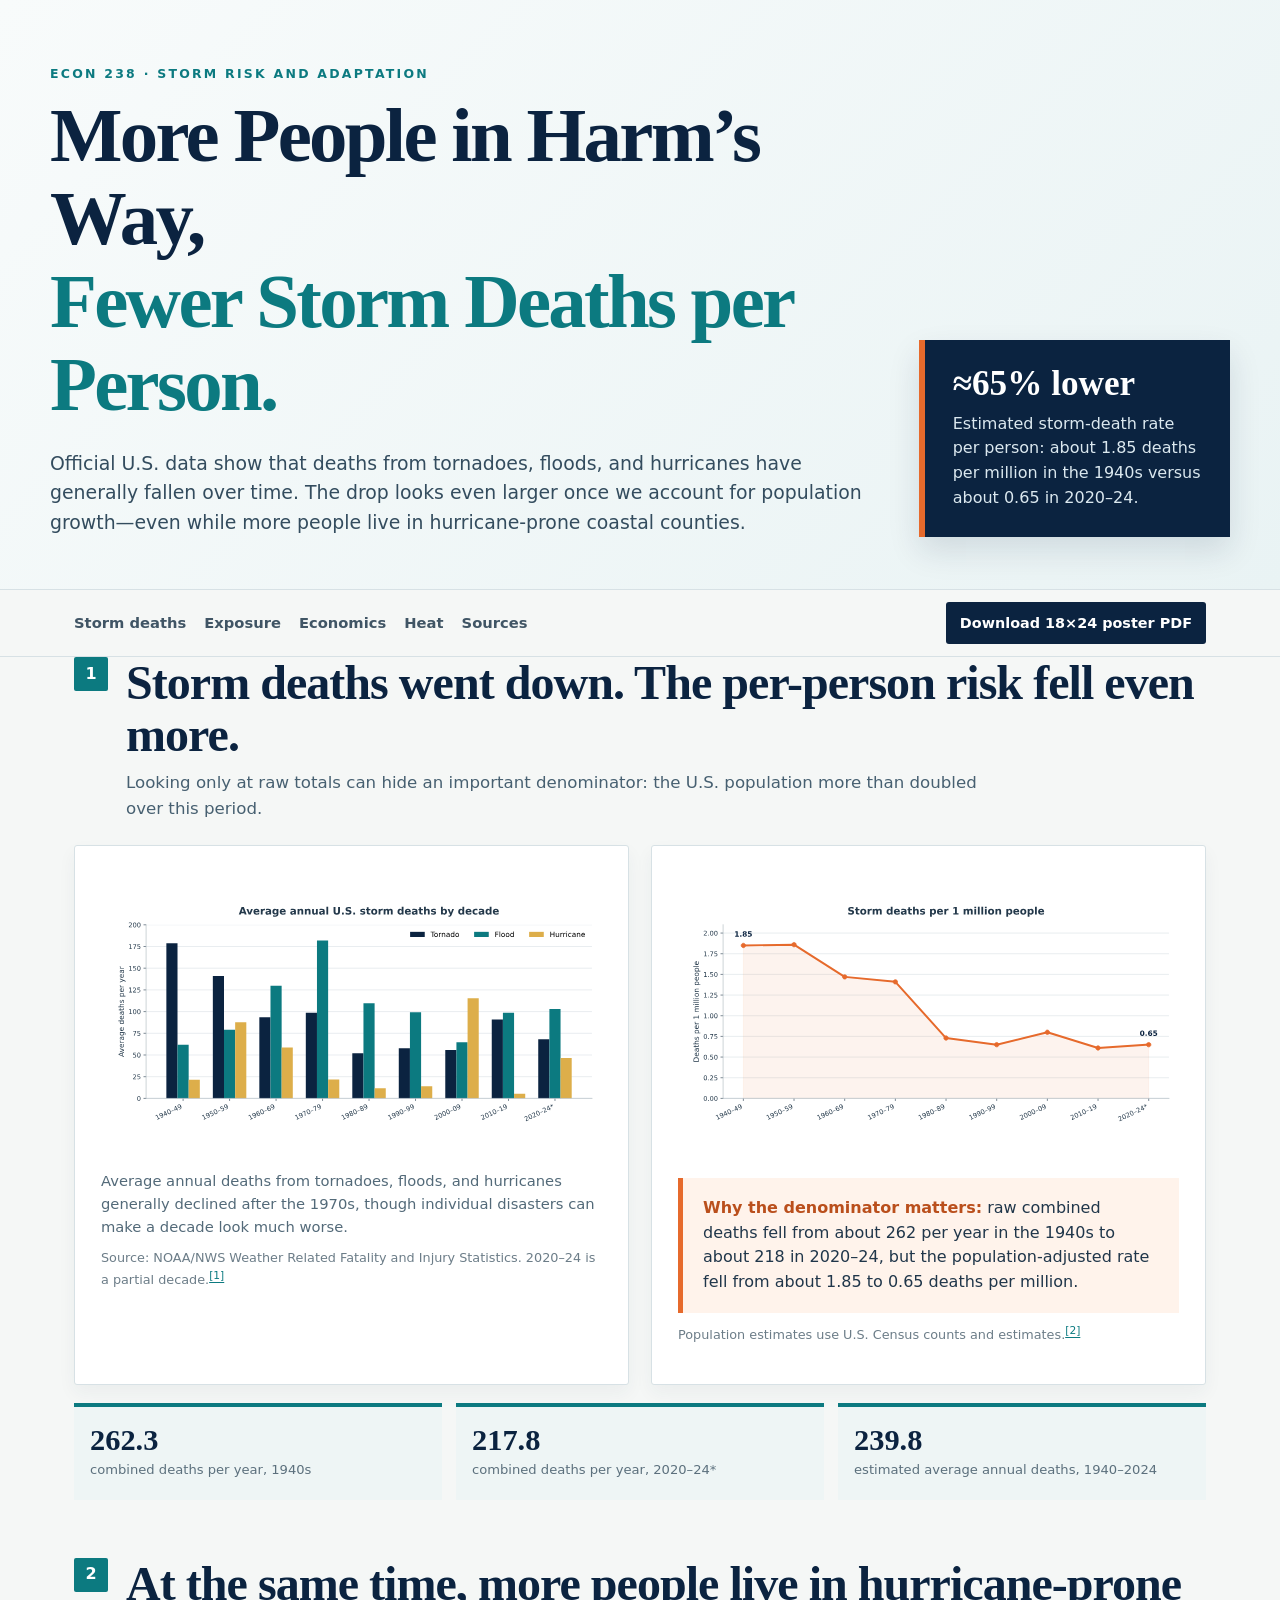
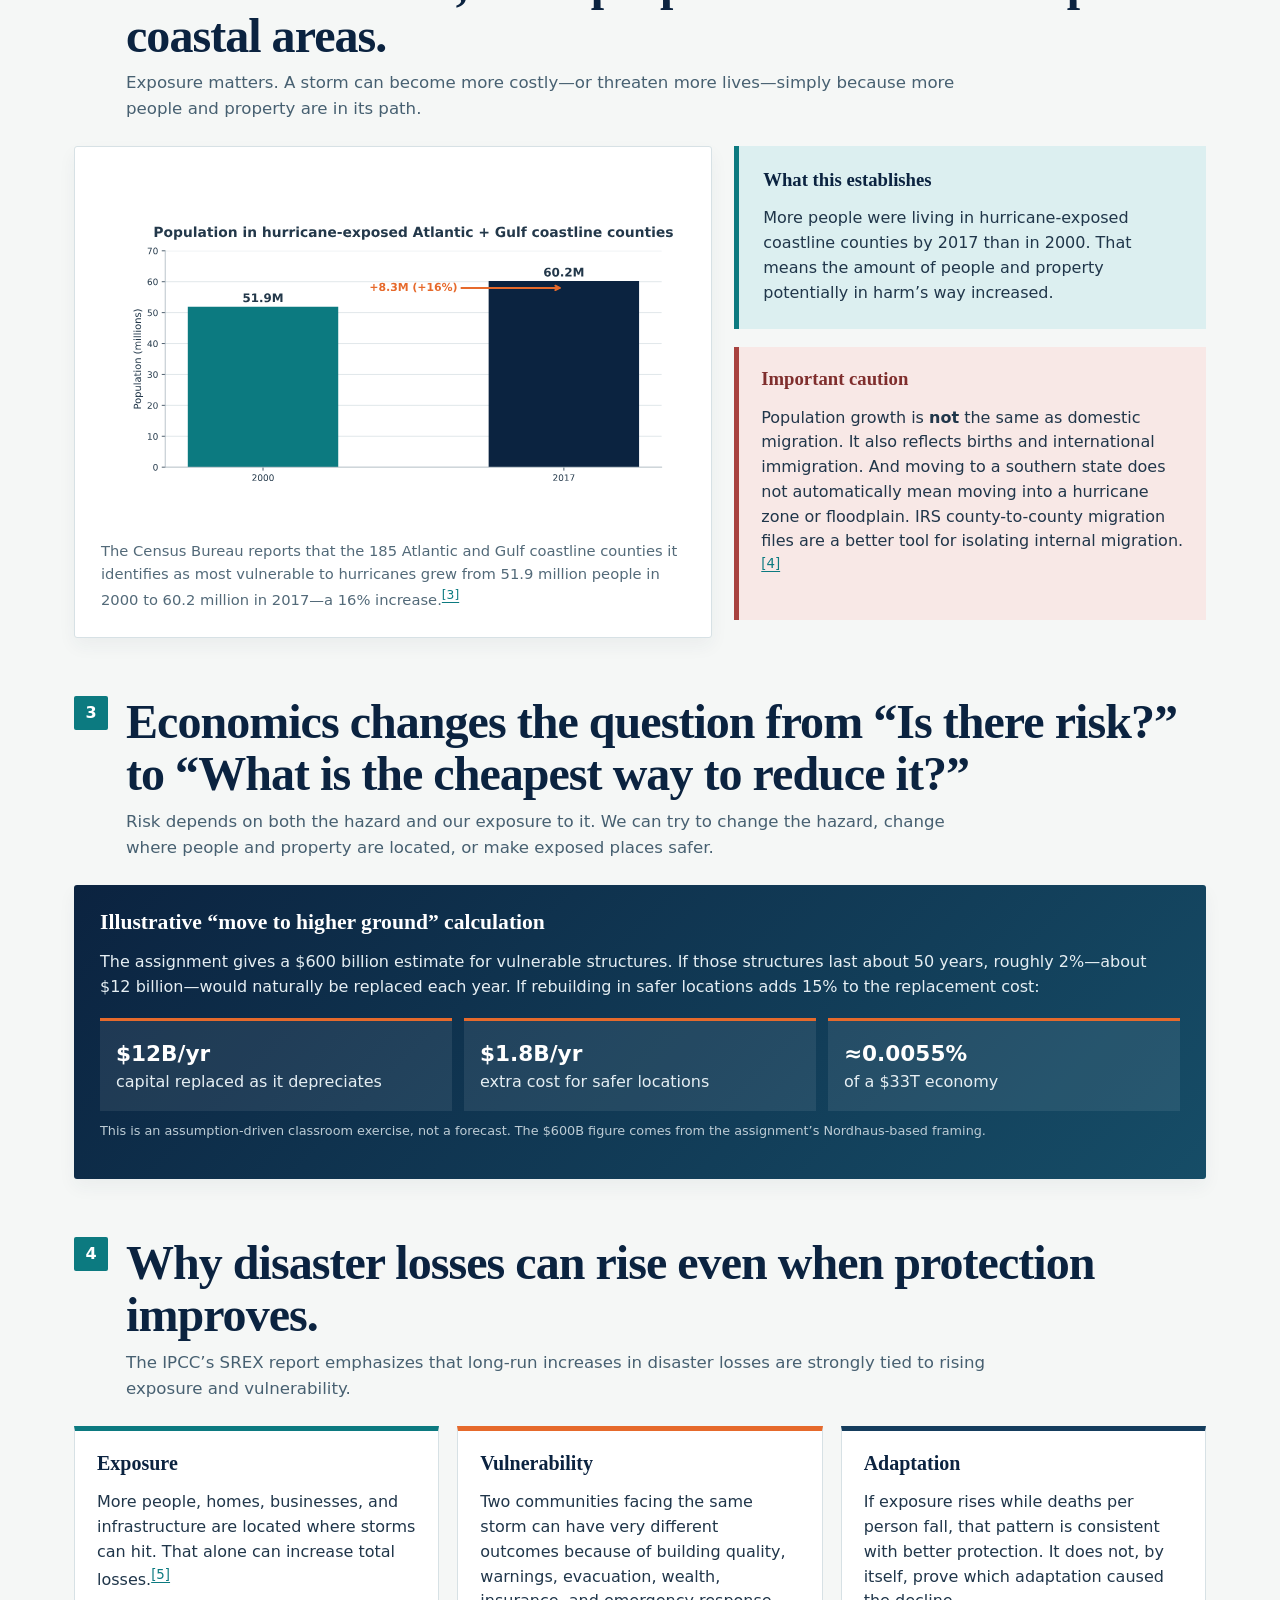
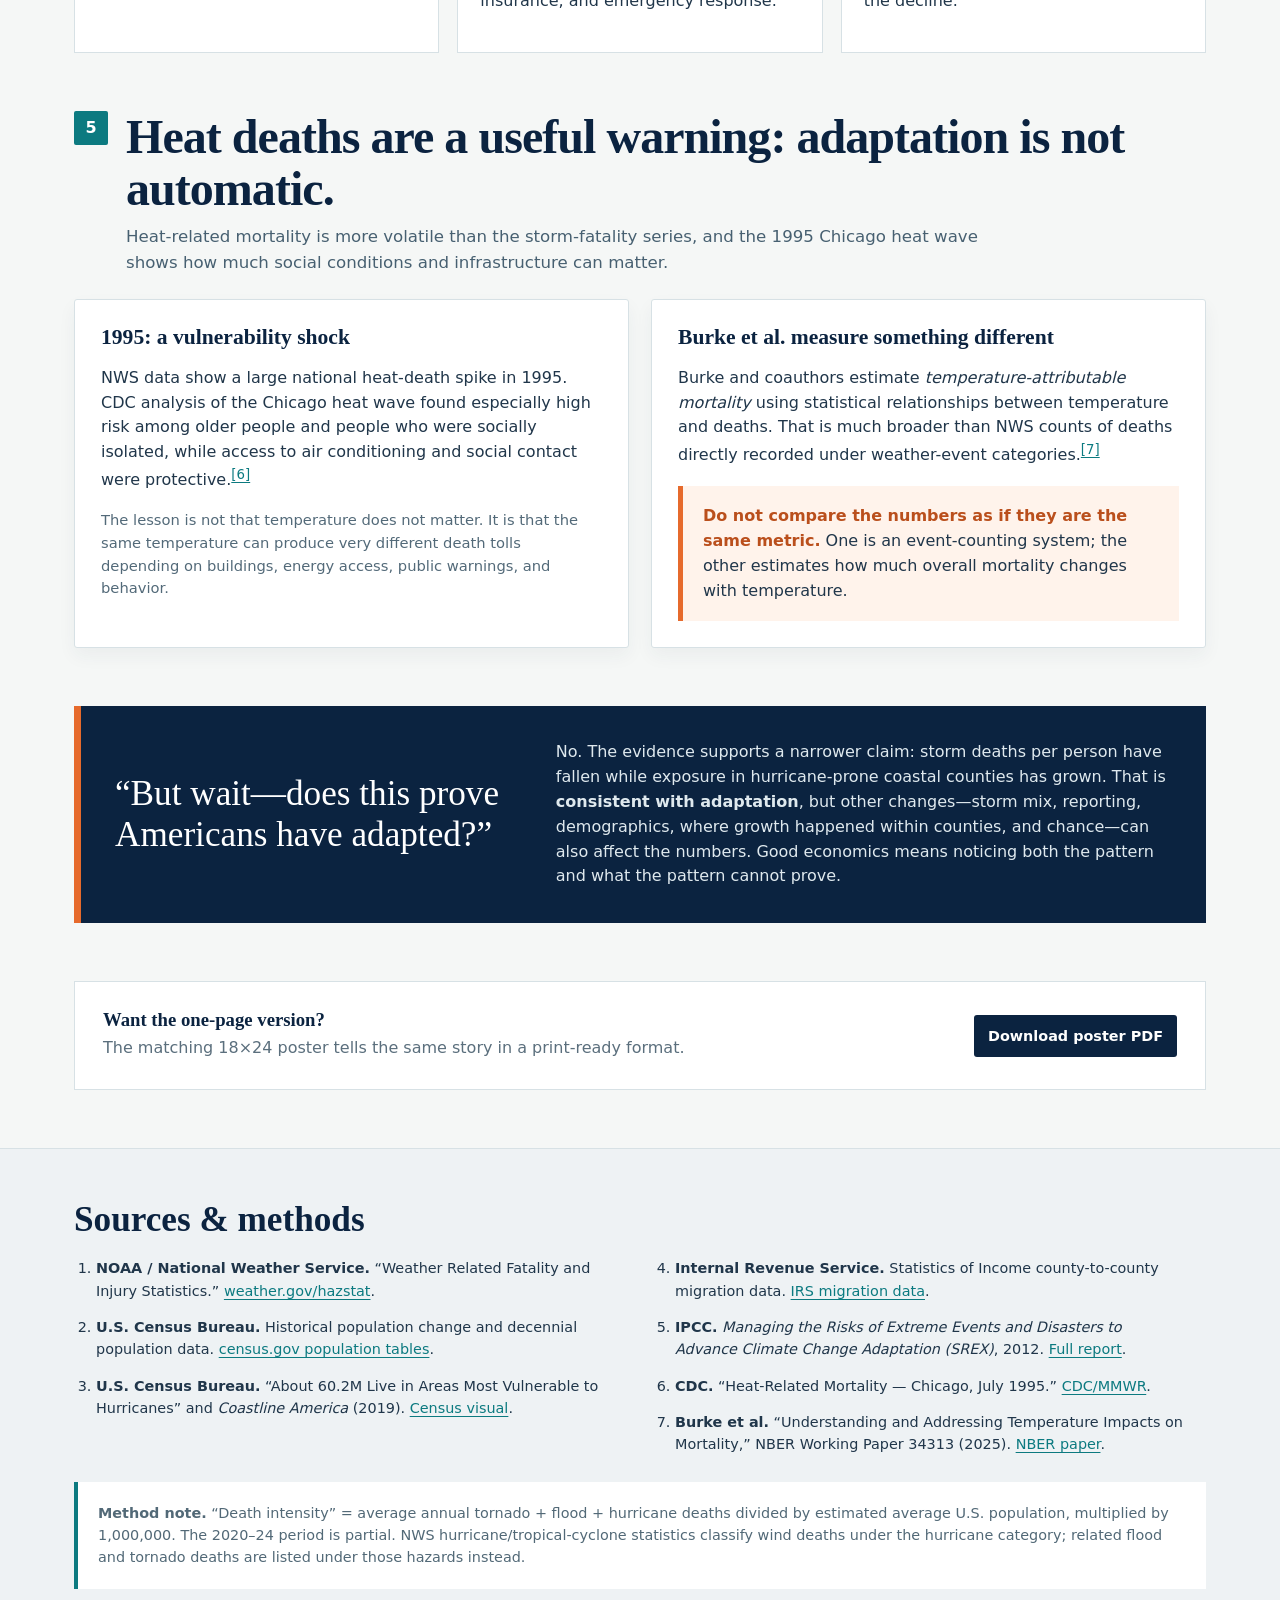
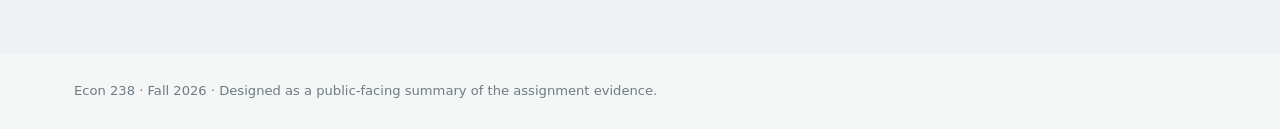
==== index.html @ ff31b363 "Add files via upload" ====
<!doctype html>
<html lang="en">
<head>
<meta charset="utf-8" />
<meta name="viewport" content="width=device-width, initial-scale=1" />
<title>More People in Harm's Way, Fewer Storm Deaths per Person</title>
<meta name="description" content="An economics-based look at U.S. storm risk, exposure, and adaptation using NOAA, Census, IPCC, CDC, and NBER evidence." />
<link rel="stylesheet" href="styles.css" />
</head>
<body>
<header class="hero">
  <div class="site-shell hero-inner">
    <div>
      <div class="eyebrow">Econ 238 · Storm risk and adaptation</div>
      <h1>More People in Harm’s Way,<br><span>Fewer Storm Deaths per Person.</span></h1>
      <p class="lede">Official U.S. data show that deaths from tornadoes, floods, and hurricanes have generally fallen over time. The drop looks even larger once we account for population growth—even while more people live in hurricane-prone coastal counties.</p>
    </div>
    <aside class="hero-card" aria-label="Main takeaway">
      <div class="big">≈65% lower</div>
      <p>Estimated storm-death rate per person: about 1.85 deaths per million in the 1940s versus about 0.65 in 2020–24.</p>
    </aside>
  </div>
</header>
<nav class="topnav" aria-label="Page navigation">
  <div class="site-shell">
    <div class="navlinks">
      <a href="#mortality">Storm deaths</a><a href="#exposure">Exposure</a><a href="#economics">Economics</a><a href="#heat">Heat</a><a href="#sources">Sources</a>
    </div>
    <a class="download-btn" href="Storm_Adaptation_Poster_Econ238.pdf" download>Download 18×24 poster PDF</a>
  </div>
</nav>
<main class="site-shell">
  <section class="section" id="mortality">
    <div class="section-head"><div class="kicker">1</div><div><h2>Storm deaths went down. The per-person risk fell even more.</h2><p class="section-intro">Looking only at raw totals can hide an important denominator: the U.S. population more than doubled over this period.</p></div></div>
    <div class="grid-2">
      <article class="panel">
        <img class="chart" src="assets/raw_fatalities.svg" alt="Grouped bar chart of average annual U.S. tornado, flood, and hurricane fatalities by decade from 1940 through 2024." />
        <p class="caption">Average annual deaths from tornadoes, floods, and hurricanes generally declined after the 1970s, though individual disasters can make a decade look much worse.</p>
        <p class="source-line">Source: NOAA/NWS Weather Related Fatality and Injury Statistics. 2020–24 is a partial decade.<sup><a href="#ref1">[1]</a></sup></p>
      </article>
      <article class="panel">
        <img class="chart" src="assets/death_intensity.svg" alt="Line chart showing combined tornado, flood, and hurricane deaths per one million U.S. residents by decade." />
        <div class="callout"><strong>Why the denominator matters:</strong> raw combined deaths fell from about 262 per year in the 1940s to about 218 in 2020–24, but the population-adjusted rate fell from about 1.85 to 0.65 deaths per million.</div>
        <p class="source-line">Population estimates use U.S. Census counts and estimates.<sup><a href="#ref2">[2]</a></sup></p>
      </article>
    </div>
    <div class="metric-row">
      <div class="metric"><strong>262.3</strong><span>combined deaths per year, 1940s</span></div>
      <div class="metric"><strong>217.8</strong><span>combined deaths per year, 2020–24*</span></div>
      <div class="metric"><strong>239.8</strong><span>estimated average annual deaths, 1940–2024</span></div>
    </div>
  </section>

  <section class="section" id="exposure">
    <div class="section-head"><div class="kicker">2</div><div><h2>At the same time, more people live in hurricane-prone coastal areas.</h2><p class="section-intro">Exposure matters. A storm can become more costly—or threaten more lives—simply because more people and property are in its path.</p></div></div>
    <div class="exposure-wrap">
      <article class="panel">
        <img class="chart" src="assets/coast_population.svg" alt="Bar chart showing population in 185 Atlantic and Gulf coastline counties rising from 51.9 million in 2000 to 60.2 million in 2017." />
        <p class="caption">The Census Bureau reports that the 185 Atlantic and Gulf coastline counties it identifies as most vulnerable to hurricanes grew from 51.9 million people in 2000 to 60.2 million in 2017—a 16% increase.<sup><a href="#ref3">[3]</a></sup></p>
      </article>
      <div>
        <aside class="plain-note">
          <h3>What this establishes</h3>
          <p>More people were living in hurricane-exposed coastline counties by 2017 than in 2000. That means the amount of people and property potentially in harm’s way increased.</p>
        </aside>
        <aside class="warning" style="margin-top:18px">
          <h3>Important caution</h3>
          <p>Population growth is <strong>not</strong> the same as domestic migration. It also reflects births and international immigration. And moving to a southern state does not automatically mean moving into a hurricane zone or floodplain. IRS county-to-county migration files are a better tool for isolating internal migration.<sup><a href="#ref4">[4]</a></sup></p>
        </aside>
      </div>
    </div>
  </section>

  <section class="section" id="economics">
    <div class="section-head"><div class="kicker">3</div><div><h2>Economics changes the question from “Is there risk?” to “What is the cheapest way to reduce it?”</h2><p class="section-intro">Risk depends on both the hazard and our exposure to it. We can try to change the hazard, change where people and property are located, or make exposed places safer.</p></div></div>
    <article class="panel econ">
      <h3>Illustrative “move to higher ground” calculation</h3>
      <p>The assignment gives a $600 billion estimate for vulnerable structures. If those structures last about 50 years, roughly 2%—about $12 billion—would naturally be replaced each year. If rebuilding in safer locations adds 15% to the replacement cost:</p>
      <ul class="econ-list">
        <li><strong>$12B/yr</strong>capital replaced as it depreciates</li>
        <li><strong>$1.8B/yr</strong>extra cost for safer locations</li>
        <li><strong>≈0.0055%</strong>of a $33T economy</li>
      </ul>
      <p class="source-line" style="color:#bdccd5">This is an assumption-driven classroom exercise, not a forecast. The $600B figure comes from the assignment’s Nordhaus-based framing.</p>
    </article>
  </section>

  <section class="section">
    <div class="section-head"><div class="kicker">4</div><div><h2>Why disaster losses can rise even when protection improves.</h2><p class="section-intro">The IPCC’s SREX report emphasizes that long-run increases in disaster losses are strongly tied to rising exposure and vulnerability.</p></div></div>
    <div class="mini-grid">
      <article class="mini"><h3>Exposure</h3><p>More people, homes, businesses, and infrastructure are located where storms can hit. That alone can increase total losses.<sup><a href="#ref5">[5]</a></sup></p></article>
      <article class="mini"><h3>Vulnerability</h3><p>Two communities facing the same storm can have very different outcomes because of building quality, warnings, evacuation, wealth, insurance, and emergency response.</p></article>
      <article class="mini"><h3>Adaptation</h3><p>If exposure rises while deaths per person fall, that pattern is consistent with better protection. It does not, by itself, prove which adaptation caused the decline.</p></article>
    </div>
  </section>

  <section class="section" id="heat">
    <div class="section-head"><div class="kicker">5</div><div><h2>Heat deaths are a useful warning: adaptation is not automatic.</h2><p class="section-intro">Heat-related mortality is more volatile than the storm-fatality series, and the 1995 Chicago heat wave shows how much social conditions and infrastructure can matter.</p></div></div>
    <div class="grid-2">
      <article class="panel"><h3>1995: a vulnerability shock</h3><p>NWS data show a large national heat-death spike in 1995. CDC analysis of the Chicago heat wave found especially high risk among older people and people who were socially isolated, while access to air conditioning and social contact were protective.<sup><a href="#ref6">[6]</a></sup></p><p class="caption">The lesson is not that temperature does not matter. It is that the same temperature can produce very different death tolls depending on buildings, energy access, public warnings, and behavior.</p></article>
      <article class="panel"><h3>Burke et al. measure something different</h3><p>Burke and coauthors estimate <em>temperature-attributable mortality</em> using statistical relationships between temperature and deaths. That is much broader than NWS counts of deaths directly recorded under weather-event categories.<sup><a href="#ref7">[7]</a></sup></p><div class="callout"><strong>Do not compare the numbers as if they are the same metric.</strong> One is an event-counting system; the other estimates how much overall mortality changes with temperature.</div></article>
    </div>
  </section>

  <section class="section">
    <div class="butwait">
      <div class="question">“But wait—does this prove Americans have adapted?”</div>
      <p>No. The evidence supports a narrower claim: storm deaths per person have fallen while exposure in hurricane-prone coastal counties has grown. That is <strong>consistent with adaptation</strong>, but other changes—storm mix, reporting, demographics, where growth happened within counties, and chance—can also affect the numbers. Good economics means noticing both the pattern and what the pattern cannot prove.</p>
    </div>
  </section>

  <section class="section">
    <div class="poster-strip">
      <div><h3>Want the one-page version?</h3><p>The matching 18×24 poster tells the same story in a print-ready format.</p></div>
      <a class="download-btn" href="Storm_Adaptation_Poster_Econ238.pdf" download>Download poster PDF</a>
    </div>
  </section>
</main>

<section class="sources" id="sources">
  <div class="site-shell">
    <h2>Sources & methods</h2>
    <ol class="refs">
      <li id="ref1"><strong>NOAA / National Weather Service.</strong> “Weather Related Fatality and Injury Statistics.” <a href="https://www.weather.gov/hazstat">weather.gov/hazstat</a>.</li>
      <li id="ref2"><strong>U.S. Census Bureau.</strong> Historical population change and decennial population data. <a href="https://www.census.gov/data/tables/time-series/dec/popchange-data-text.html">census.gov population tables</a>.</li>
      <li id="ref3"><strong>U.S. Census Bureau.</strong> “About 60.2M Live in Areas Most Vulnerable to Hurricanes” and <em>Coastline America</em> (2019). <a href="https://www.census.gov/library/visualizations/2019/demo/coastline-america.html">Census visual</a>.</li>
      <li id="ref4"><strong>Internal Revenue Service.</strong> Statistics of Income county-to-county migration data. <a href="https://www.irs.gov/statistics/soi-tax-stats-migration-data">IRS migration data</a>.</li>
      <li id="ref5"><strong>IPCC.</strong> <em>Managing the Risks of Extreme Events and Disasters to Advance Climate Change Adaptation (SREX)</em>, 2012. <a href="https://www.ipcc.ch/site/assets/uploads/2018/03/SREX_Full_Report-1.pdf">Full report</a>.</li>
      <li id="ref6"><strong>CDC.</strong> “Heat-Related Mortality — Chicago, July 1995.” <a href="https://www.cdc.gov/mmwr/preview/mmwrhtml/mm5226a2.htm">CDC/MMWR</a>.</li>
      <li id="ref7"><strong>Burke et al.</strong> “Understanding and Addressing Temperature Impacts on Mortality,” NBER Working Paper 34313 (2025). <a href="https://www.nber.org/papers/w34313">NBER paper</a>.</li>
    </ol>
    <div class="method"><strong>Method note.</strong> “Death intensity” = average annual tornado + flood + hurricane deaths divided by estimated average U.S. population, multiplied by 1,000,000. The 2020–24 period is partial. NWS hurricane/tropical-cyclone statistics classify wind deaths under the hurricane category; related flood and tornado deaths are listed under those hazards instead.</div>
  </div>
</section>
<footer class="footer"><div class="site-shell">Econ 238 · Fall 2026 · Designed as a public-facing summary of the assignment evidence.</div></footer>
</body>
</html>
---- styles.css ----
:root{
  --navy:#0b2340;
  --navy-2:#153d5d;
  --teal:#0c7a80;
  --teal-soft:#dceff0;
  --orange:#e66a2c;
  --gold:#dcae4a;
  --ink:#20364a;
  --muted:#5f7280;
  --line:#d7e1e5;
  --paper:#f5f7f6;
  --white:#ffffff;
  --warning:#a8423f;
  --warning-soft:#f8e8e6;
}
*{box-sizing:border-box}
html{scroll-behavior:smooth}
body{margin:0;font-family:Inter,ui-sans-serif,system-ui,-apple-system,BlinkMacSystemFont,"Segoe UI",sans-serif;color:var(--ink);background:var(--paper);line-height:1.55}
a{color:var(--teal);text-decoration-thickness:1px;text-underline-offset:3px}
a:hover{color:var(--orange)}
.site-shell{max-width:1180px;margin:0 auto;padding:0 24px}
.hero{background:linear-gradient(135deg,#f8fbfb 0%,#e9f3f4 100%);border-bottom:1px solid var(--line)}
.hero-inner{padding:64px 0 52px;display:grid;grid-template-columns:1.45fr .55fr;gap:48px;align-items:end}
.eyebrow{font-size:.78rem;font-weight:800;letter-spacing:.18em;text-transform:uppercase;color:var(--teal);margin-bottom:12px}
h1,h2,h3{font-family:Georgia,"Times New Roman",serif;color:var(--navy);line-height:1.08;margin:0}
h1{font-size:clamp(2.6rem,6vw,5.5rem);letter-spacing:-.035em}
h1 span{color:var(--teal)}
.lede{max-width:820px;font-size:1.18rem;margin:22px 0 0;color:#334c5e}
.hero-card{background:var(--navy);color:#fff;padding:26px 28px;border-left:6px solid var(--orange);box-shadow:0 14px 30px rgba(11,35,64,.12)}
.hero-card .big{font-family:Georgia,serif;font-size:2.2rem;font-weight:700;line-height:1;margin-bottom:10px}
.hero-card p{margin:0;color:#dbe8ef}
.topnav{position:sticky;top:0;z-index:10;background:rgba(245,247,246,.94);backdrop-filter:blur(12px);border-bottom:1px solid var(--line)}
.topnav .site-shell{display:flex;gap:20px;align-items:center;justify-content:space-between;padding-top:12px;padding-bottom:12px}
.navlinks{display:flex;flex-wrap:wrap;gap:18px;font-size:.92rem;font-weight:700}
.navlinks a{text-decoration:none;color:#405565}.navlinks a:hover{color:var(--teal)}
.download-btn{display:inline-flex;align-items:center;gap:8px;background:var(--navy);color:white!important;text-decoration:none!important;padding:10px 14px;font-size:.9rem;font-weight:800;border-radius:3px}
.download-btn:hover{background:var(--teal)}
main{padding:54px 0 76px}
.section{margin:0 0 58px}
.section-head{display:flex;align-items:flex-start;gap:18px;margin-bottom:24px}
.kicker{width:34px;height:34px;display:grid;place-items:center;background:var(--teal);color:white;font-weight:900;flex:0 0 auto;border-radius:2px}
.section h2{font-size:clamp(1.9rem,4vw,3rem);letter-spacing:-.02em}
.section-intro{font-size:1.04rem;max-width:860px;color:#476071;margin:9px 0 0}
.grid-2{display:grid;grid-template-columns:1fr 1fr;gap:22px}
.panel{background:var(--white);border:1px solid var(--line);box-shadow:0 8px 18px rgba(32,54,74,.05);padding:26px;border-radius:3px}
.panel h3{font-size:1.35rem;margin-bottom:8px}
.chart{width:100%;display:block;margin:8px 0 10px}
.caption{font-size:.92rem;color:#536a79;margin:8px 0 0}
.source-line{font-size:.8rem;color:#6c7d88;margin-top:10px}
.metric-row{display:grid;grid-template-columns:repeat(3,1fr);gap:14px;margin-top:18px}
.metric{background:#eef5f5;border-top:4px solid var(--teal);padding:18px 16px}
.metric strong{display:block;font-family:Georgia,serif;font-size:1.9rem;color:var(--navy);line-height:1.05}
.metric span{font-size:.82rem;color:#5c707d}
.callout{background:#fff3eb;border-left:5px solid var(--orange);padding:18px 20px;margin-top:18px}
.callout strong{color:#ba4f1c}
.exposure-wrap{display:grid;grid-template-columns:1.15fr .85fr;gap:22px}
.plain-note{background:var(--teal-soft);padding:24px;border-left:5px solid var(--teal)}
.plain-note h3{margin-bottom:10px}
.plain-note p:last-child{margin-bottom:0}
.warning{background:var(--warning-soft);border-left:5px solid var(--warning);padding:22px}
.warning h3{color:#7f2e2d;margin-bottom:10px}
.econ{background:linear-gradient(135deg,#0b2340,#164d67);color:#fff;border:0}
.econ h3{color:#fff}.econ p,.econ li{color:#e5eef3}
.econ-list{display:grid;grid-template-columns:repeat(3,1fr);gap:12px;margin:18px 0 0;padding:0;list-style:none}
.econ-list li{background:rgba(255,255,255,.08);padding:16px;border-top:3px solid #e66a2c}
.econ-list strong{display:block;color:#fff;font-size:1.35rem}
.mini-grid{display:grid;grid-template-columns:repeat(3,1fr);gap:18px}
.mini{padding:22px;background:white;border:1px solid var(--line);border-top:5px solid var(--teal)}
.mini:nth-child(2){border-top-color:var(--orange)}
.mini:nth-child(3){border-top-color:var(--navy-2)}
.mini h3{font-size:1.25rem;margin-bottom:10px}
.butwait{background:var(--navy);color:white;padding:34px;border-left:7px solid var(--orange);display:grid;grid-template-columns:.8fr 1.2fr;gap:30px;align-items:center}
.butwait h2{color:white}.butwait p{color:#dfe9ee;margin:0}
.butwait .question{font-family:Georgia,serif;font-size:2.2rem;line-height:1.15;color:#fff}
.sources{background:#eef2f4;border-top:1px solid var(--line);padding:52px 0 64px}
.sources h2{font-size:2.2rem;margin-bottom:18px}
.refs{margin:0;padding-left:22px;columns:2;column-gap:48px}
.refs li{break-inside:avoid;margin:0 0 14px;padding-right:18px;font-size:.9rem}
.method{margin-top:26px;padding:20px;background:white;border-left:4px solid var(--teal);font-size:.9rem;color:#526977}
.poster-strip{background:#fff;border:1px solid var(--line);padding:28px;display:flex;justify-content:space-between;gap:24px;align-items:center}
.poster-strip h3{margin-bottom:6px}.poster-strip p{margin:0;color:#5b6f7d}
.footer{padding:28px 0;color:#6c7b84;font-size:.82rem}
@media (max-width:900px){
  .hero-inner,.grid-2,.exposure-wrap,.butwait{grid-template-columns:1fr}
  .mini-grid,.econ-list,.metric-row{grid-template-columns:1fr}
  .hero-inner{padding-top:44px}
  .hero-card{max-width:520px}
  .refs{columns:1}
  .topnav .site-shell{align-items:flex-start;flex-direction:column}
  .navlinks{gap:12px}
  .poster-strip{align-items:flex-start;flex-direction:column}
}
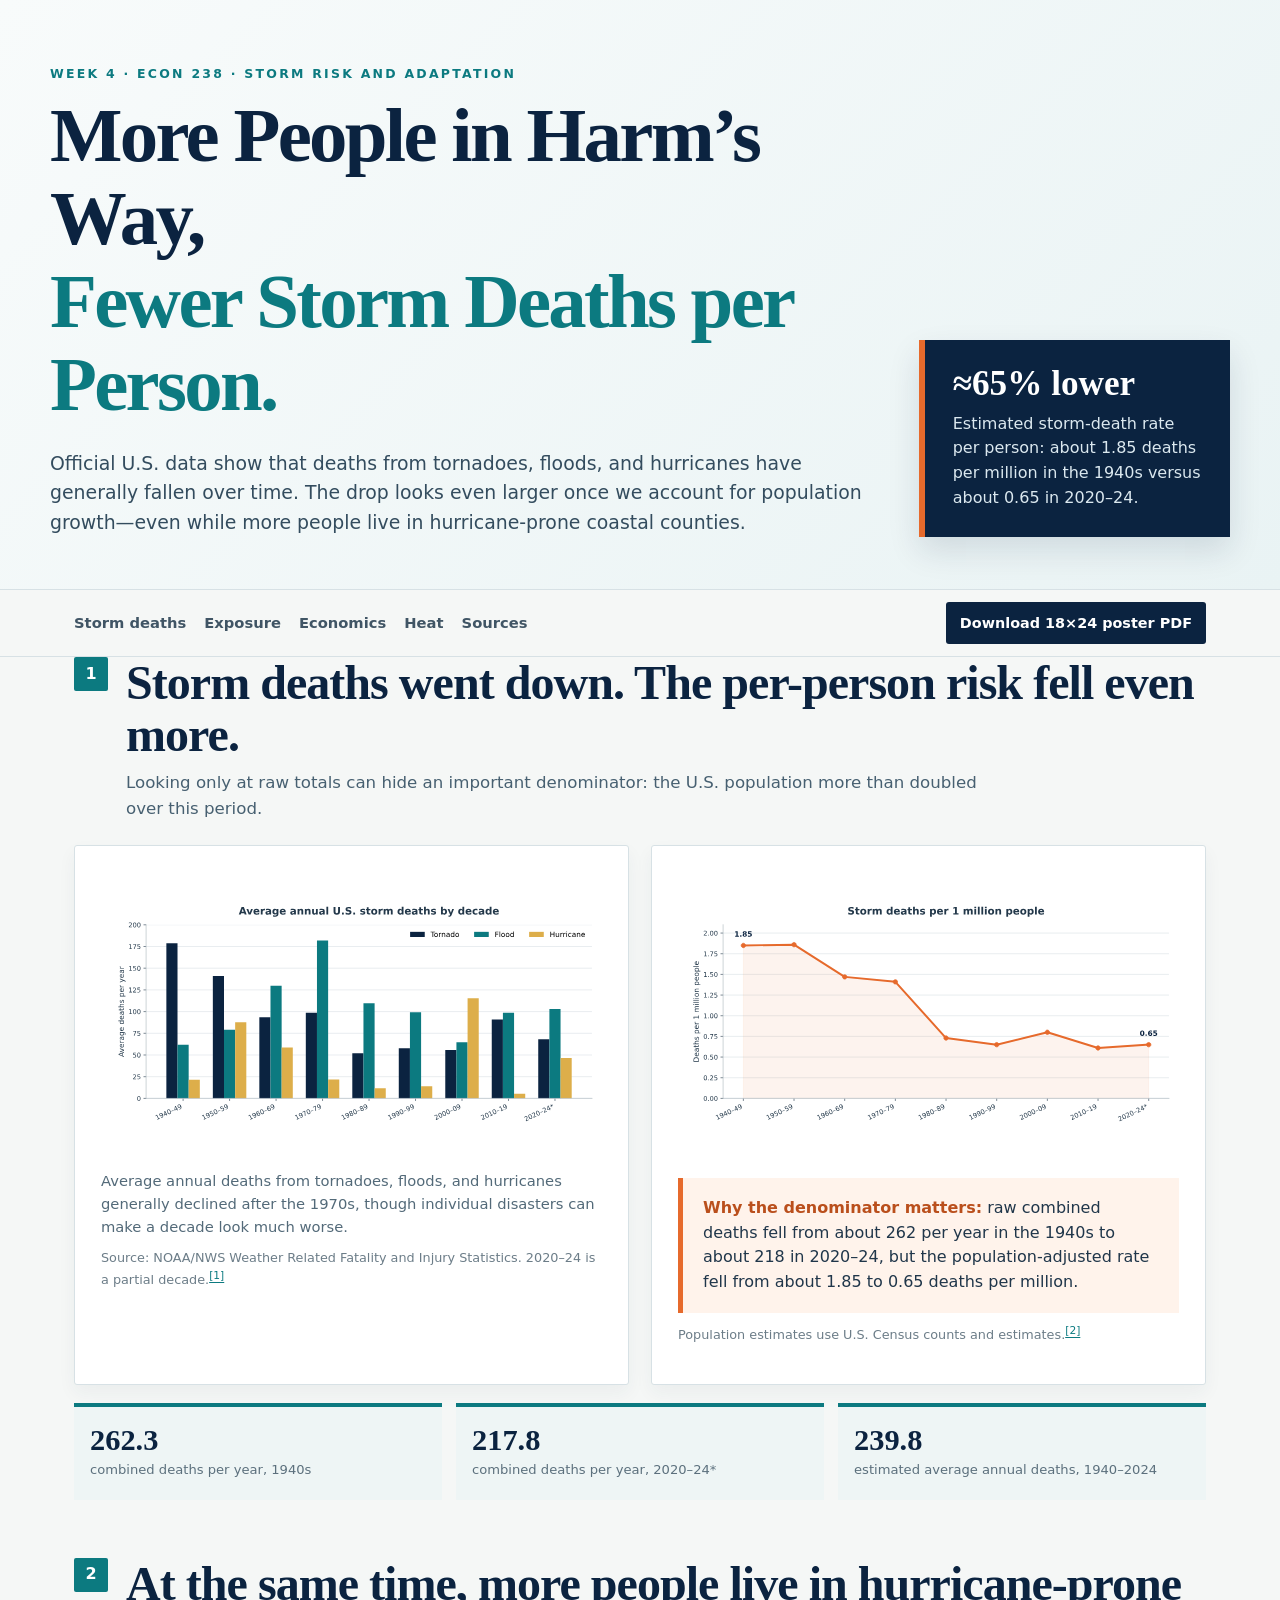
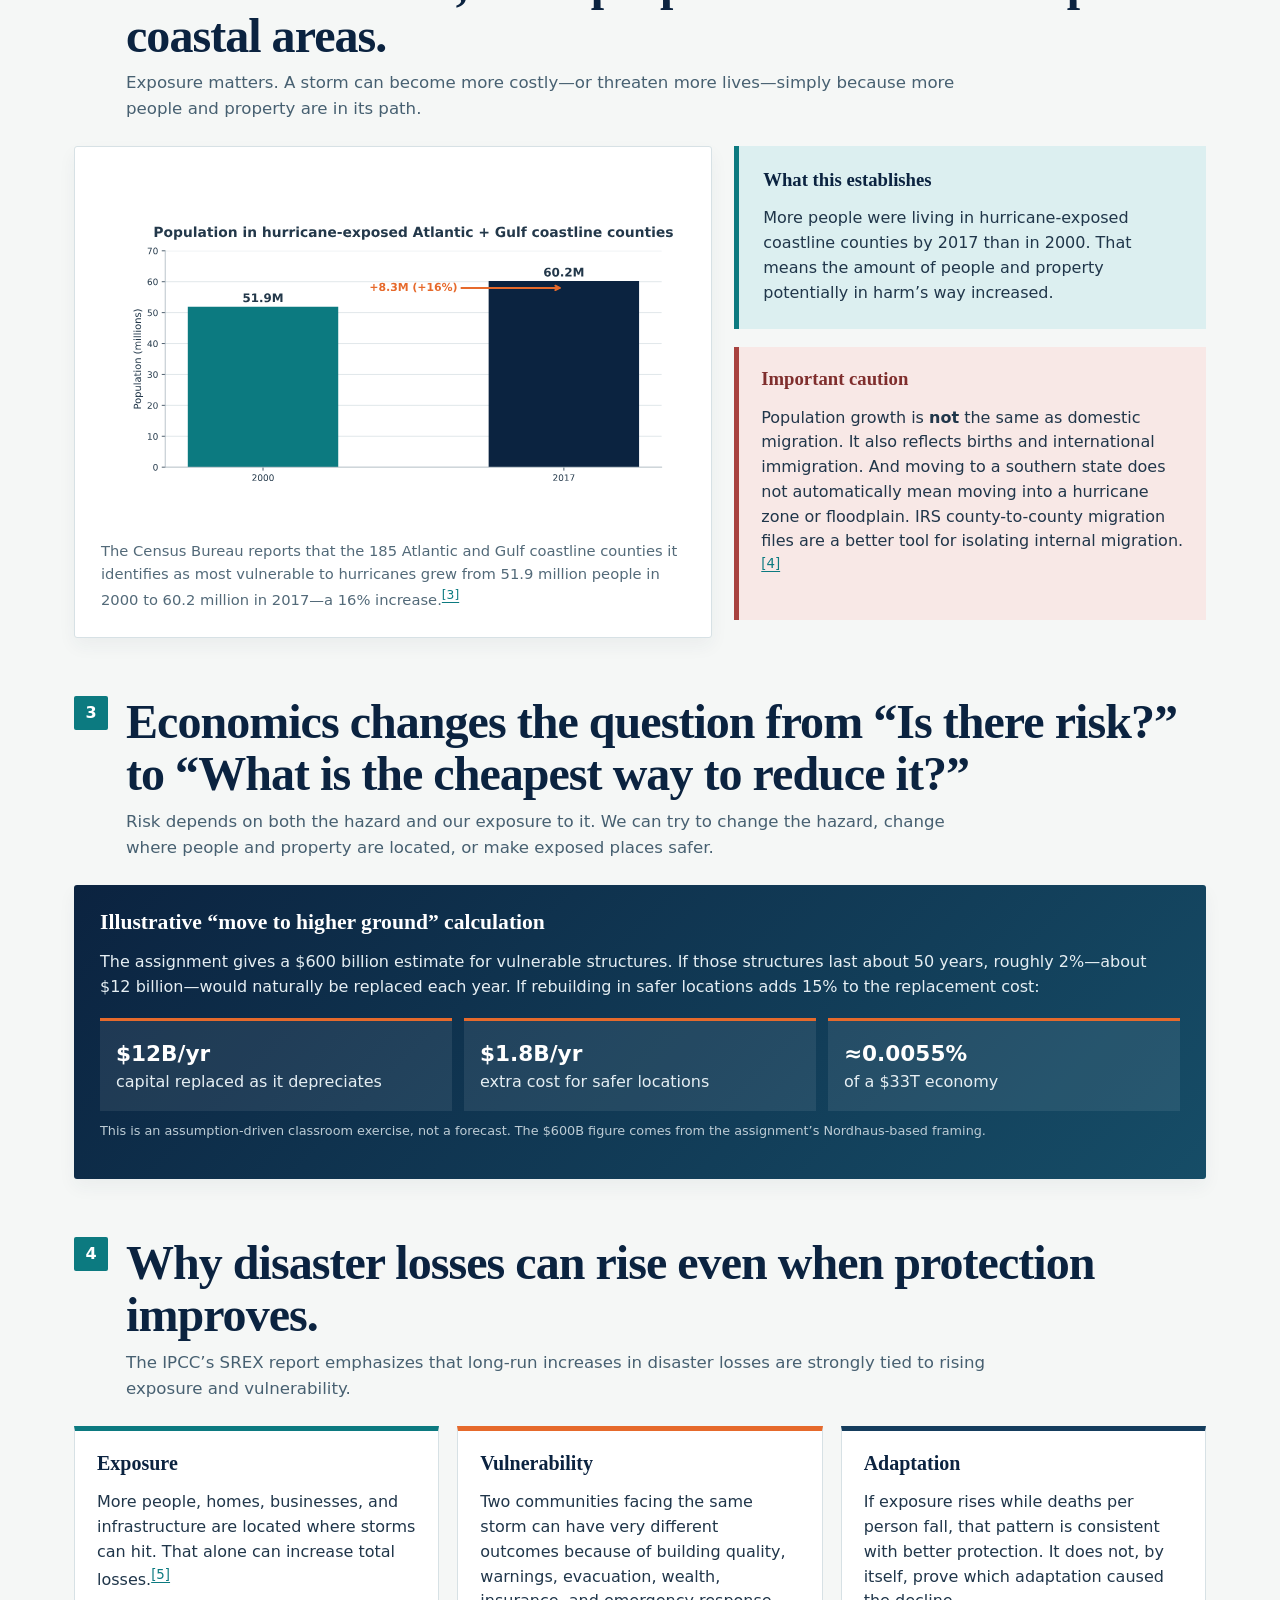
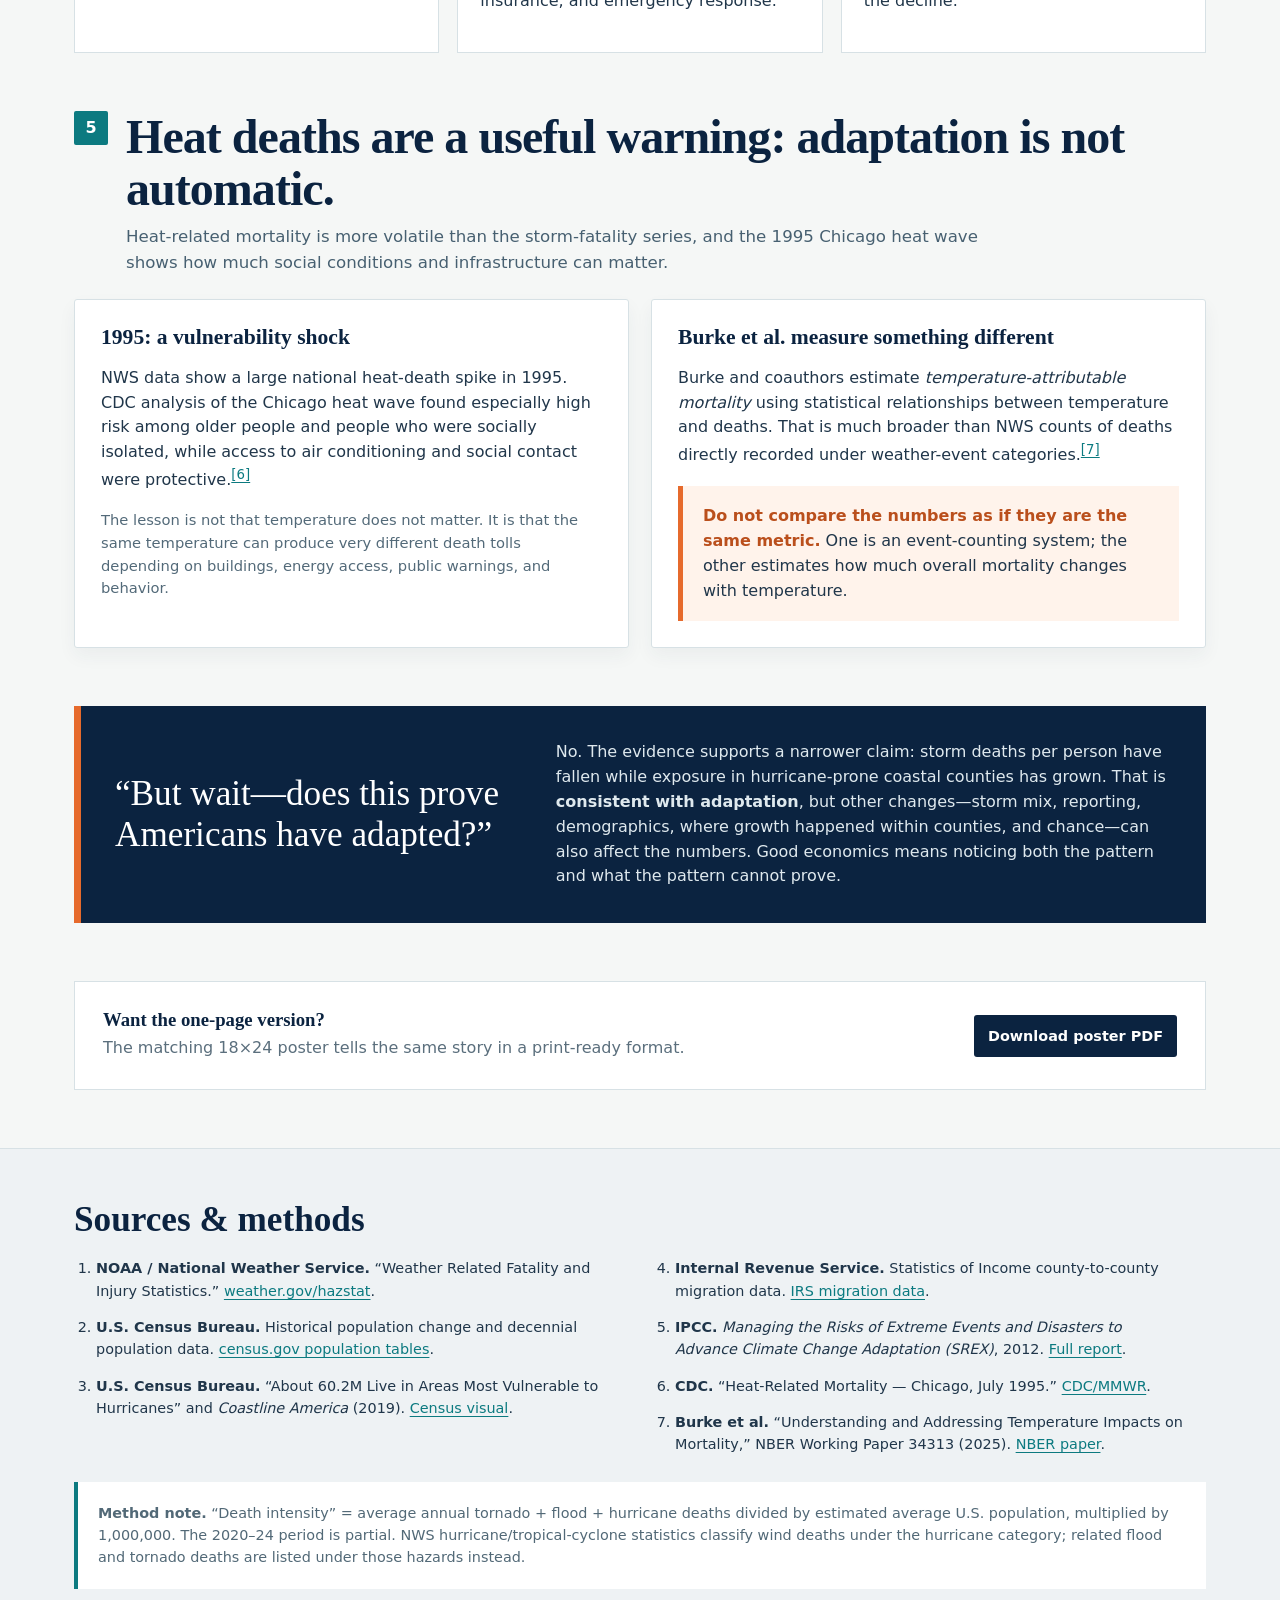
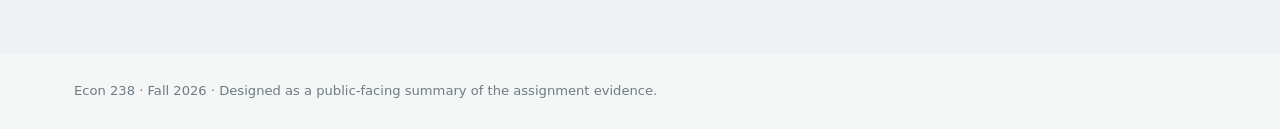
==== commit cc05a786: "Label storm adaptation site as Week 4" ====
--- a/index.html
+++ b/index.html
@@ -3,7 +3,7 @@
 <head>
 <meta charset="utf-8" />
 <meta name="viewport" content="width=device-width, initial-scale=1" />
-<title>More People in Harm's Way, Fewer Storm Deaths per Person</title>
+<title>Week 4 | More People in Harm's Way, Fewer Storm Deaths per Person</title>
 <meta name="description" content="An economics-based look at U.S. storm risk, exposure, and adaptation using NOAA, Census, IPCC, CDC, and NBER evidence." />
 <link rel="stylesheet" href="styles.css" />
 </head>
@@ -11,7 +11,7 @@
 <header class="hero">
   <div class="site-shell hero-inner">
     <div>
-      <div class="eyebrow">Econ 238 · Storm risk and adaptation</div>
+      <div class="eyebrow">Week 4 · Econ 238 · Storm risk and adaptation</div>
       <h1>More People in Harm’s Way,<br><span>Fewer Storm Deaths per Person.</span></h1>
       <p class="lede">Official U.S. data show that deaths from tornadoes, floods, and hurricanes have generally fallen over time. The drop looks even larger once we account for population growth—even while more people live in hurricane-prone coastal counties.</p>
     </div>
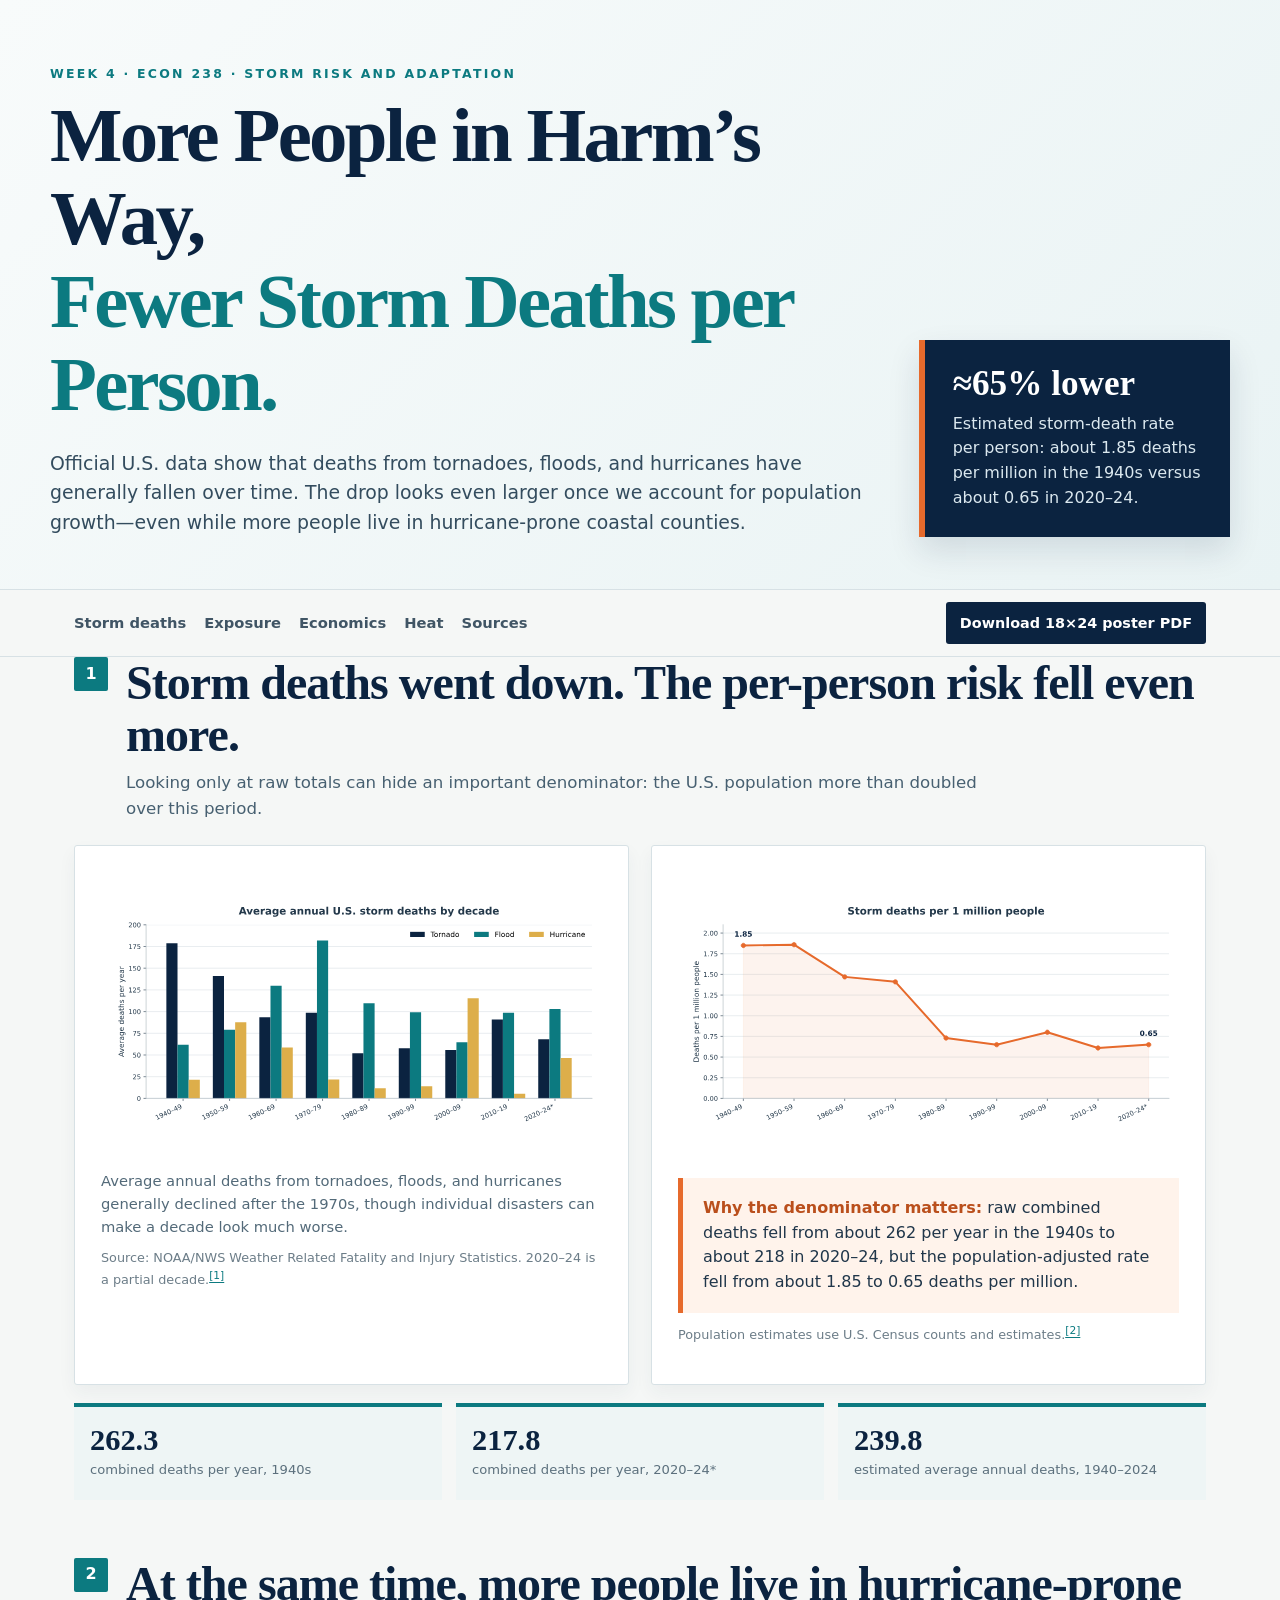
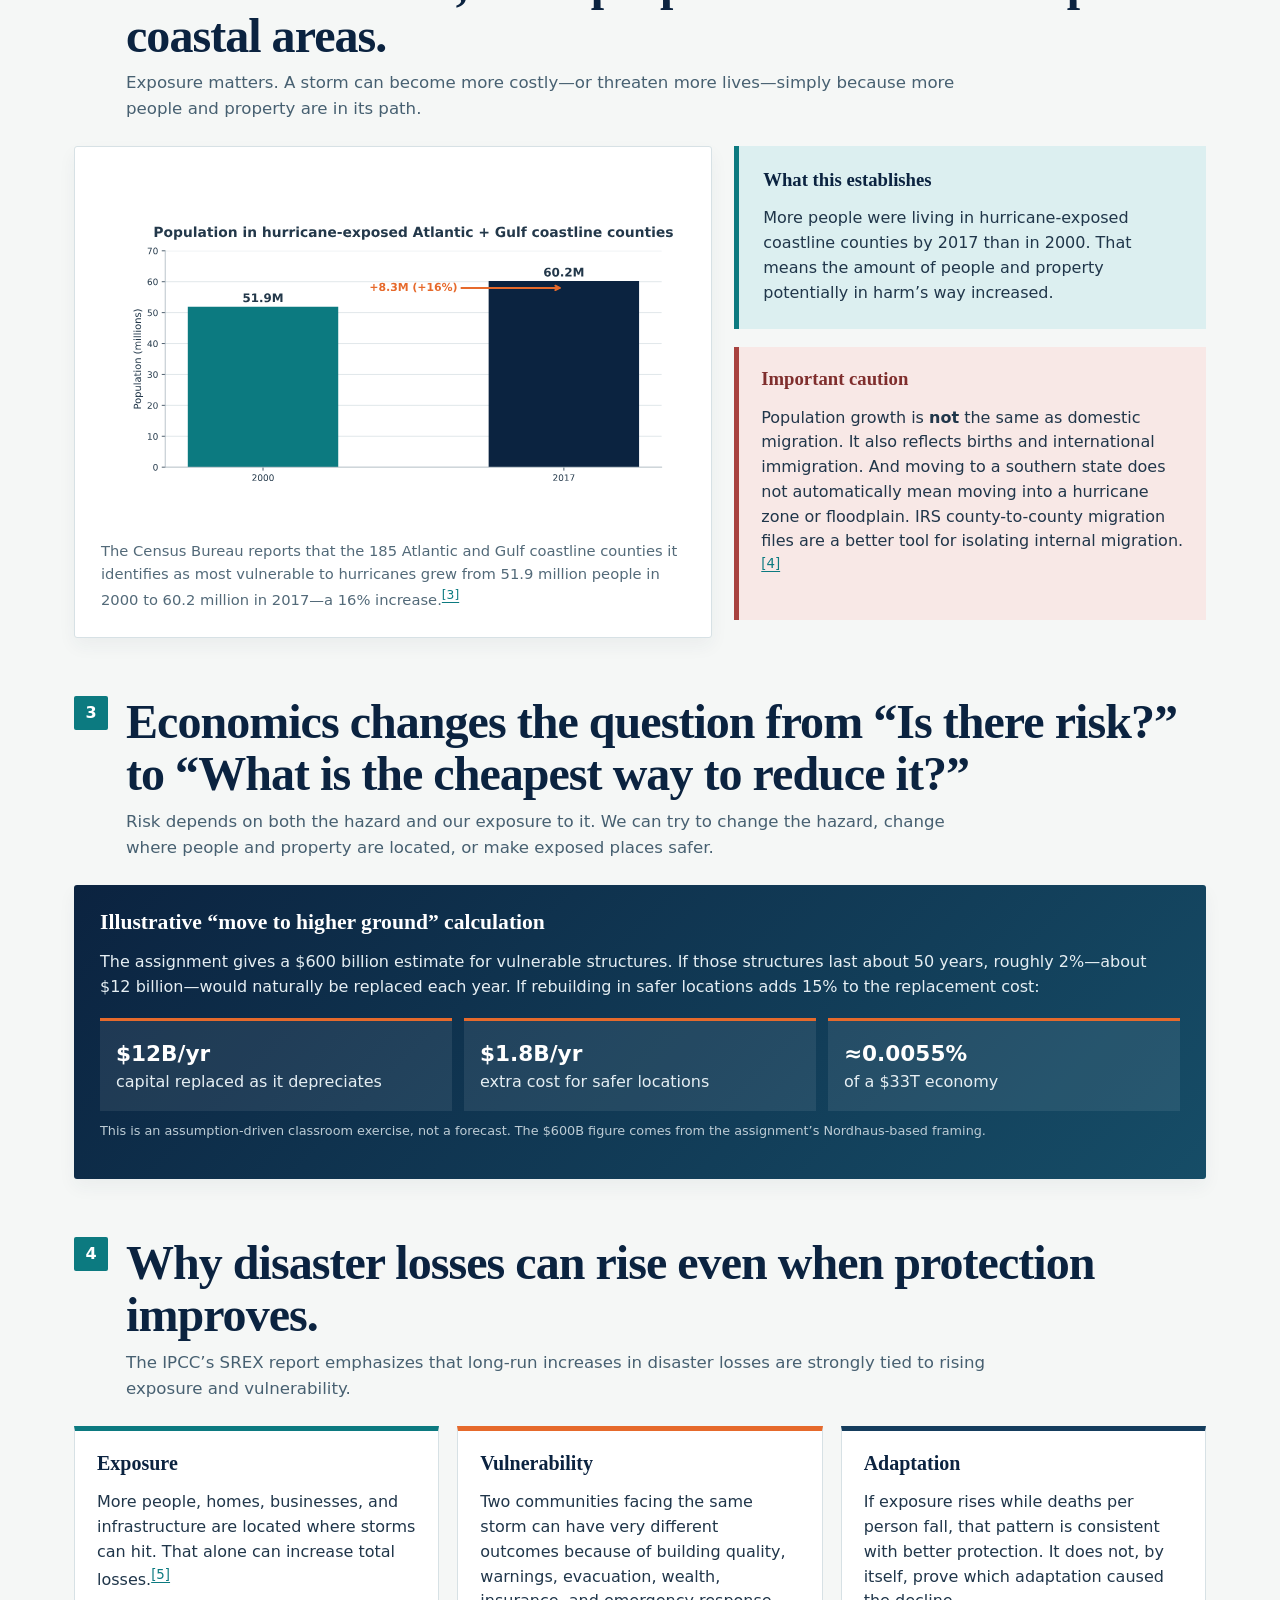
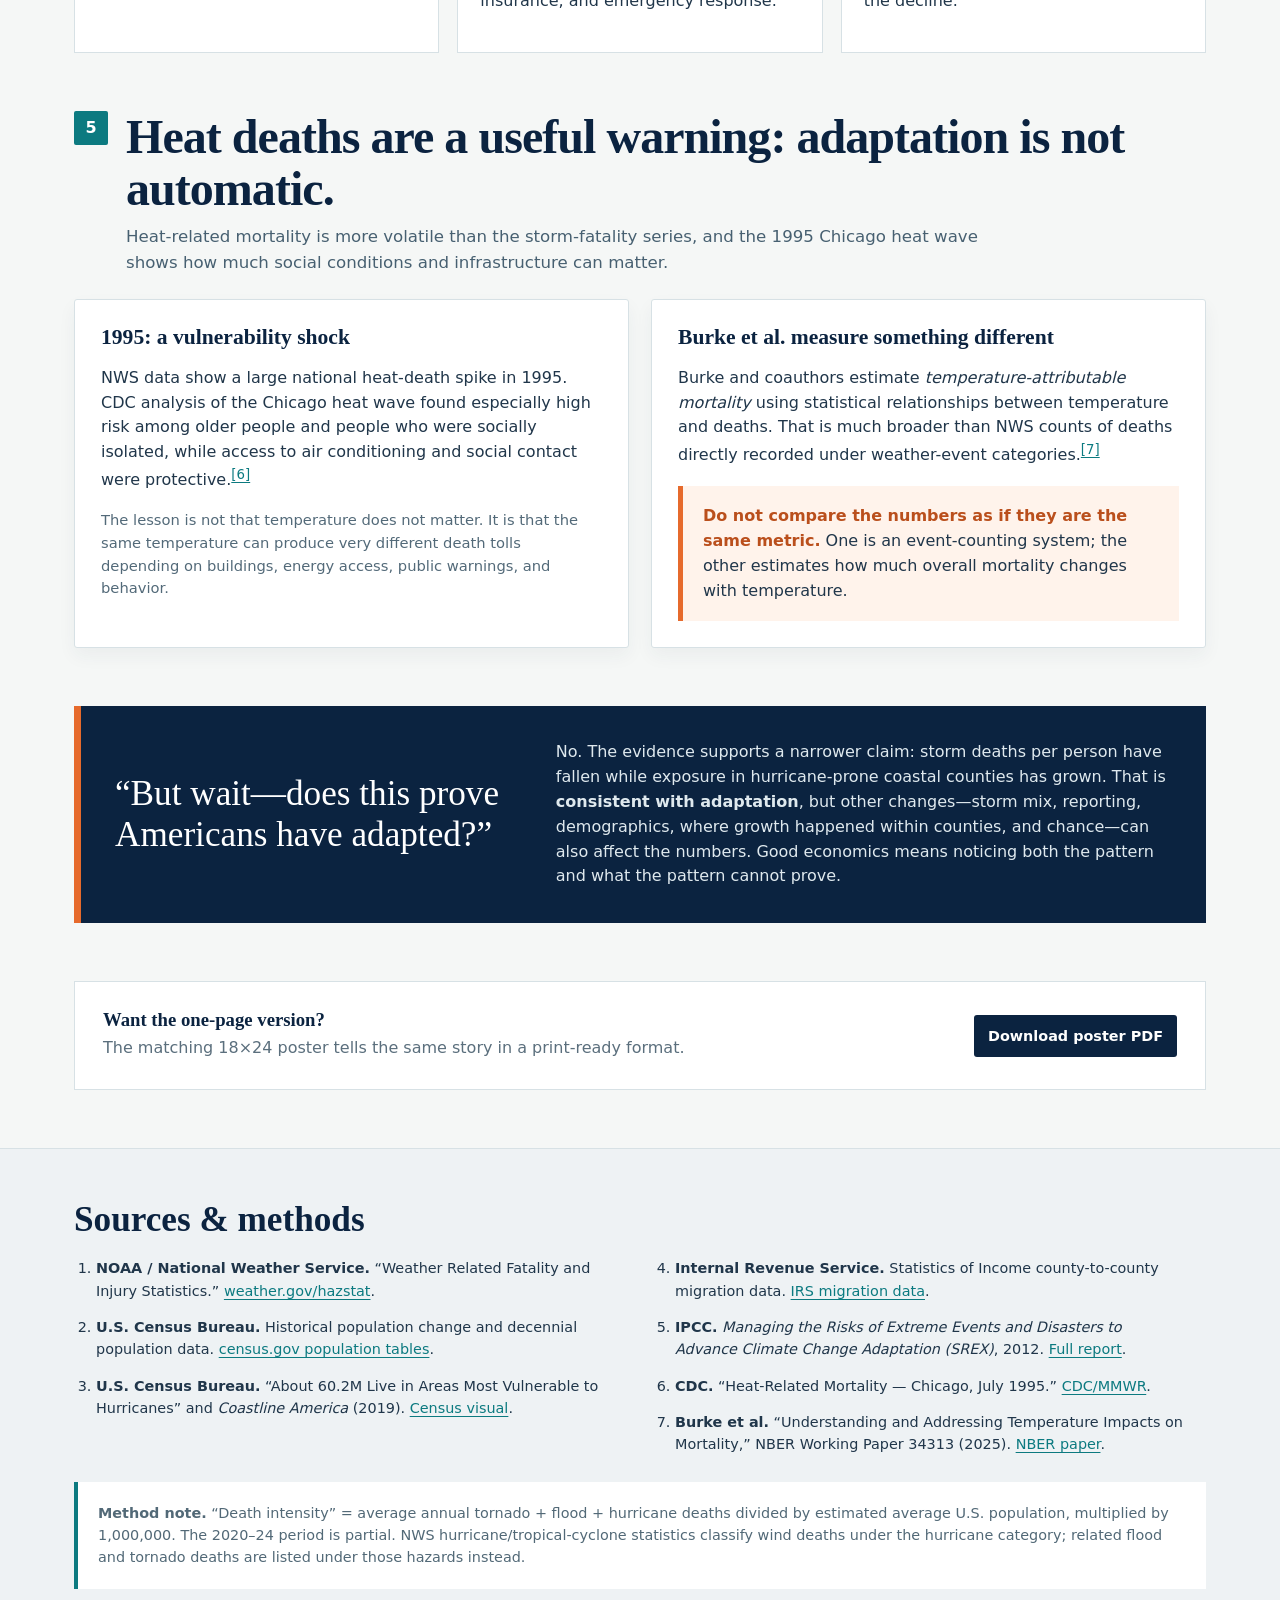
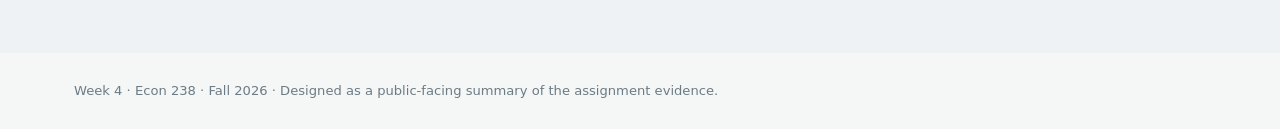
==== commit 1951760d: "Add Week 4 label to site footer" ====
--- a/index.html
+++ b/index.html
@@ -132,6 +132,6 @@
     <div class="method"><strong>Method note.</strong> “Death intensity” = average annual tornado + flood + hurricane deaths divided by estimated average U.S. population, multiplied by 1,000,000. The 2020–24 period is partial. NWS hurricane/tropical-cyclone statistics classify wind deaths under the hurricane category; related flood and tornado deaths are listed under those hazards instead.</div>
   </div>
 </section>
-<footer class="footer"><div class="site-shell">Econ 238 · Fall 2026 · Designed as a public-facing summary of the assignment evidence.</div></footer>
+<footer class="footer"><div class="site-shell">Week 4 · Econ 238 · Fall 2026 · Designed as a public-facing summary of the assignment evidence.</div></footer>
 </body>
 </html>
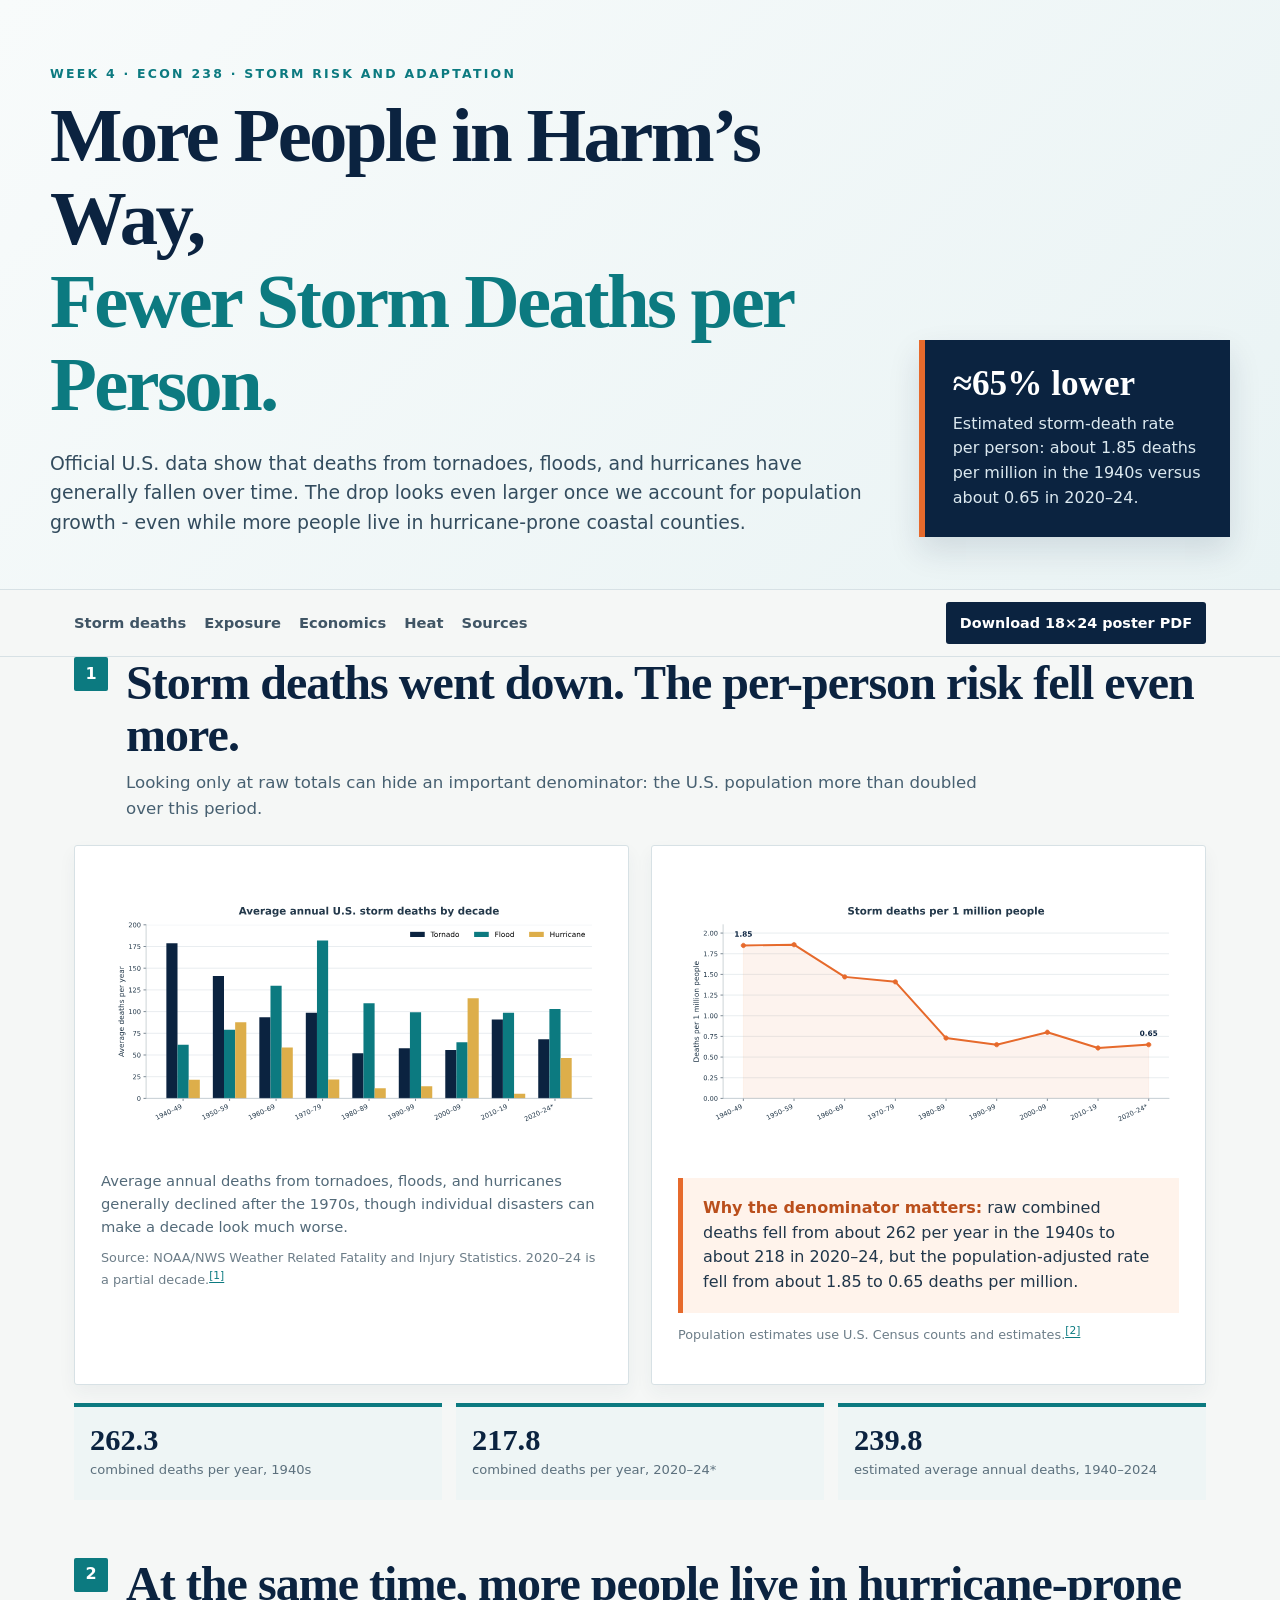
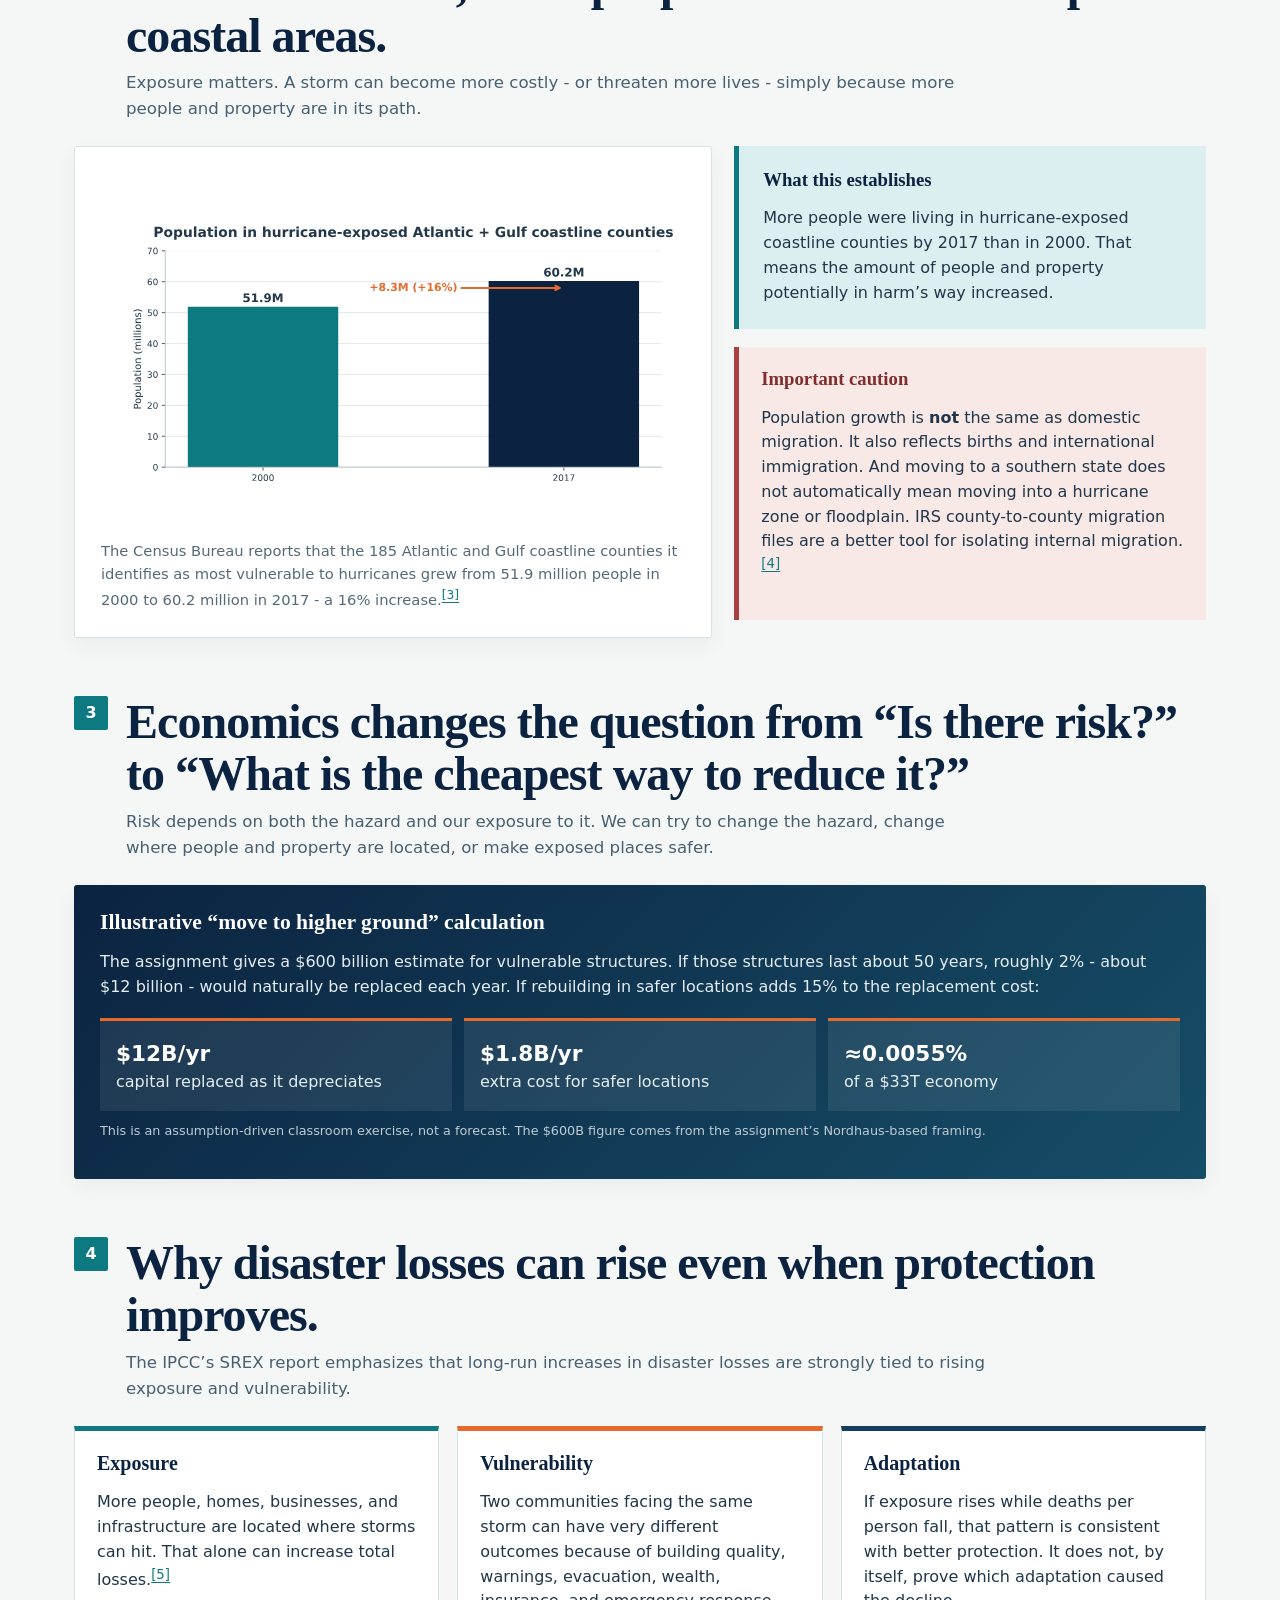
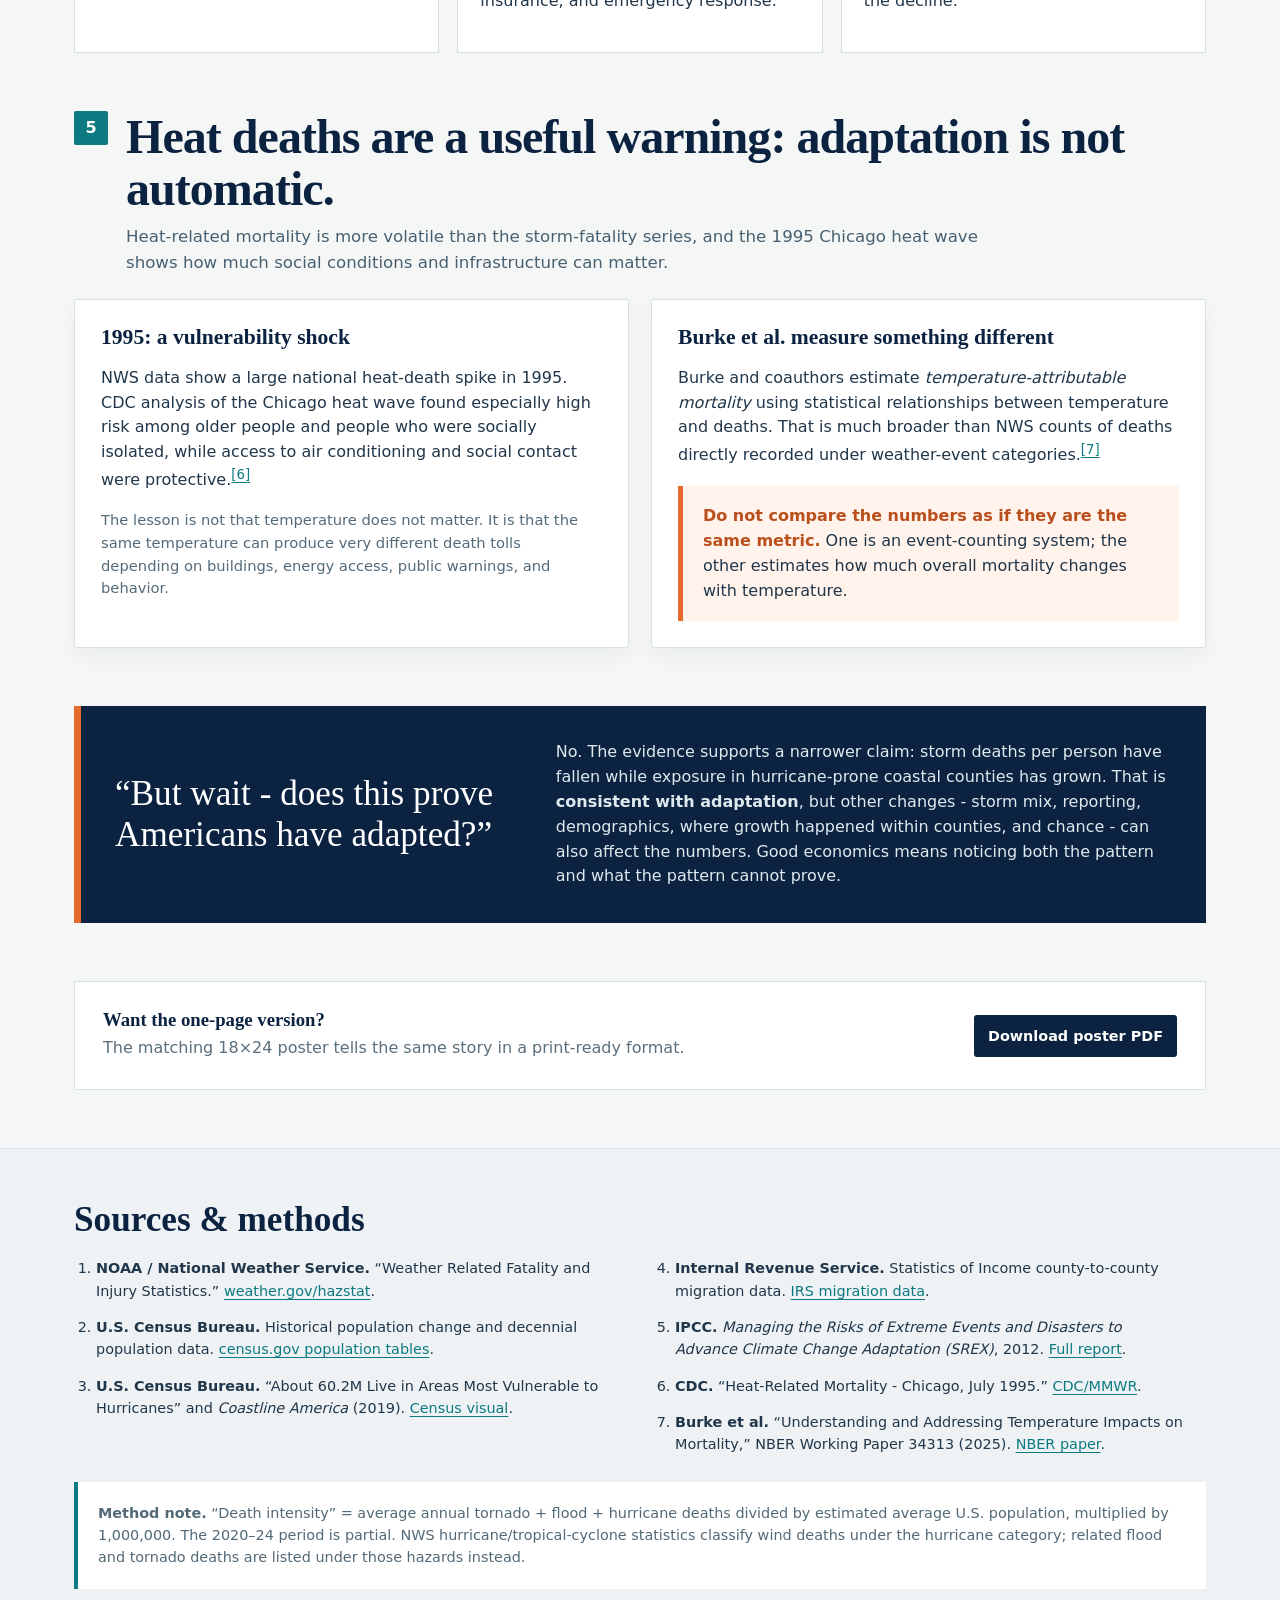
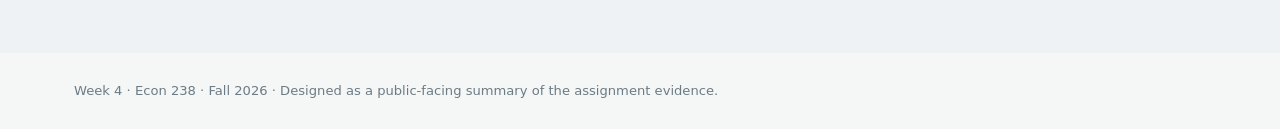
==== commit 2ce607f8: "Optimize Week 4 site for mobile and remove em dashes" ====
--- a/index.html
+++ b/index.html
@@ -5,6 +5,7 @@
 <meta name="viewport" content="width=device-width, initial-scale=1" />
 <title>Week 4 | More People in Harm's Way, Fewer Storm Deaths per Person</title>
 <meta name="description" content="An economics-based look at U.S. storm risk, exposure, and adaptation using NOAA, Census, IPCC, CDC, and NBER evidence." />
+<meta name="theme-color" content="#0b2340" />
 <link rel="stylesheet" href="styles.css" />
 </head>
 <body>
@@ -13,7 +14,7 @@
     <div>
       <div class="eyebrow">Week 4 · Econ 238 · Storm risk and adaptation</div>
       <h1>More People in Harm’s Way,<br><span>Fewer Storm Deaths per Person.</span></h1>
-      <p class="lede">Official U.S. data show that deaths from tornadoes, floods, and hurricanes have generally fallen over time. The drop looks even larger once we account for population growth—even while more people live in hurricane-prone coastal counties.</p>
+      <p class="lede">Official U.S. data show that deaths from tornadoes, floods, and hurricanes have generally fallen over time. The drop looks even larger once we account for population growth - even while more people live in hurricane-prone coastal counties.</p>
     </div>
     <aside class="hero-card" aria-label="Main takeaway">
       <div class="big">≈65% lower</div>
@@ -52,11 +53,11 @@
   </section>
 
   <section class="section" id="exposure">
-    <div class="section-head"><div class="kicker">2</div><div><h2>At the same time, more people live in hurricane-prone coastal areas.</h2><p class="section-intro">Exposure matters. A storm can become more costly—or threaten more lives—simply because more people and property are in its path.</p></div></div>
+    <div class="section-head"><div class="kicker">2</div><div><h2>At the same time, more people live in hurricane-prone coastal areas.</h2><p class="section-intro">Exposure matters. A storm can become more costly - or threaten more lives - simply because more people and property are in its path.</p></div></div>
     <div class="exposure-wrap">
       <article class="panel">
         <img class="chart" src="assets/coast_population.svg" alt="Bar chart showing population in 185 Atlantic and Gulf coastline counties rising from 51.9 million in 2000 to 60.2 million in 2017." />
-        <p class="caption">The Census Bureau reports that the 185 Atlantic and Gulf coastline counties it identifies as most vulnerable to hurricanes grew from 51.9 million people in 2000 to 60.2 million in 2017—a 16% increase.<sup><a href="#ref3">[3]</a></sup></p>
+        <p class="caption">The Census Bureau reports that the 185 Atlantic and Gulf coastline counties it identifies as most vulnerable to hurricanes grew from 51.9 million people in 2000 to 60.2 million in 2017 - a 16% increase.<sup><a href="#ref3">[3]</a></sup></p>
       </article>
       <div>
         <aside class="plain-note">
@@ -75,7 +76,7 @@
     <div class="section-head"><div class="kicker">3</div><div><h2>Economics changes the question from “Is there risk?” to “What is the cheapest way to reduce it?”</h2><p class="section-intro">Risk depends on both the hazard and our exposure to it. We can try to change the hazard, change where people and property are located, or make exposed places safer.</p></div></div>
     <article class="panel econ">
       <h3>Illustrative “move to higher ground” calculation</h3>
-      <p>The assignment gives a $600 billion estimate for vulnerable structures. If those structures last about 50 years, roughly 2%—about $12 billion—would naturally be replaced each year. If rebuilding in safer locations adds 15% to the replacement cost:</p>
+      <p>The assignment gives a $600 billion estimate for vulnerable structures. If those structures last about 50 years, roughly 2% - about $12 billion - would naturally be replaced each year. If rebuilding in safer locations adds 15% to the replacement cost:</p>
       <ul class="econ-list">
         <li><strong>$12B/yr</strong>capital replaced as it depreciates</li>
         <li><strong>$1.8B/yr</strong>extra cost for safer locations</li>
@@ -104,8 +105,8 @@
 
   <section class="section">
     <div class="butwait">
-      <div class="question">“But wait—does this prove Americans have adapted?”</div>
-      <p>No. The evidence supports a narrower claim: storm deaths per person have fallen while exposure in hurricane-prone coastal counties has grown. That is <strong>consistent with adaptation</strong>, but other changes—storm mix, reporting, demographics, where growth happened within counties, and chance—can also affect the numbers. Good economics means noticing both the pattern and what the pattern cannot prove.</p>
+      <div class="question">“But wait - does this prove Americans have adapted?”</div>
+      <p>No. The evidence supports a narrower claim: storm deaths per person have fallen while exposure in hurricane-prone coastal counties has grown. That is <strong>consistent with adaptation</strong>, but other changes - storm mix, reporting, demographics, where growth happened within counties, and chance - can also affect the numbers. Good economics means noticing both the pattern and what the pattern cannot prove.</p>
     </div>
   </section>
 
@@ -126,7 +127,7 @@
       <li id="ref3"><strong>U.S. Census Bureau.</strong> “About 60.2M Live in Areas Most Vulnerable to Hurricanes” and <em>Coastline America</em> (2019). <a href="https://www.census.gov/library/visualizations/2019/demo/coastline-america.html">Census visual</a>.</li>
       <li id="ref4"><strong>Internal Revenue Service.</strong> Statistics of Income county-to-county migration data. <a href="https://www.irs.gov/statistics/soi-tax-stats-migration-data">IRS migration data</a>.</li>
       <li id="ref5"><strong>IPCC.</strong> <em>Managing the Risks of Extreme Events and Disasters to Advance Climate Change Adaptation (SREX)</em>, 2012. <a href="https://www.ipcc.ch/site/assets/uploads/2018/03/SREX_Full_Report-1.pdf">Full report</a>.</li>
-      <li id="ref6"><strong>CDC.</strong> “Heat-Related Mortality — Chicago, July 1995.” <a href="https://www.cdc.gov/mmwr/preview/mmwrhtml/mm5226a2.htm">CDC/MMWR</a>.</li>
+      <li id="ref6"><strong>CDC.</strong> “Heat-Related Mortality  -  Chicago, July 1995.” <a href="https://www.cdc.gov/mmwr/preview/mmwrhtml/mm5226a2.htm">CDC/MMWR</a>.</li>
       <li id="ref7"><strong>Burke et al.</strong> “Understanding and Addressing Temperature Impacts on Mortality,” NBER Working Paper 34313 (2025). <a href="https://www.nber.org/papers/w34313">NBER paper</a>.</li>
     </ol>
     <div class="method"><strong>Method note.</strong> “Death intensity” = average annual tornado + flood + hurricane deaths divided by estimated average U.S. population, multiplied by 1,000,000. The 2020–24 period is partial. NWS hurricane/tropical-cyclone statistics classify wind deaths under the hurricane category; related flood and tornado deaths are listed under those hazards instead.</div>
